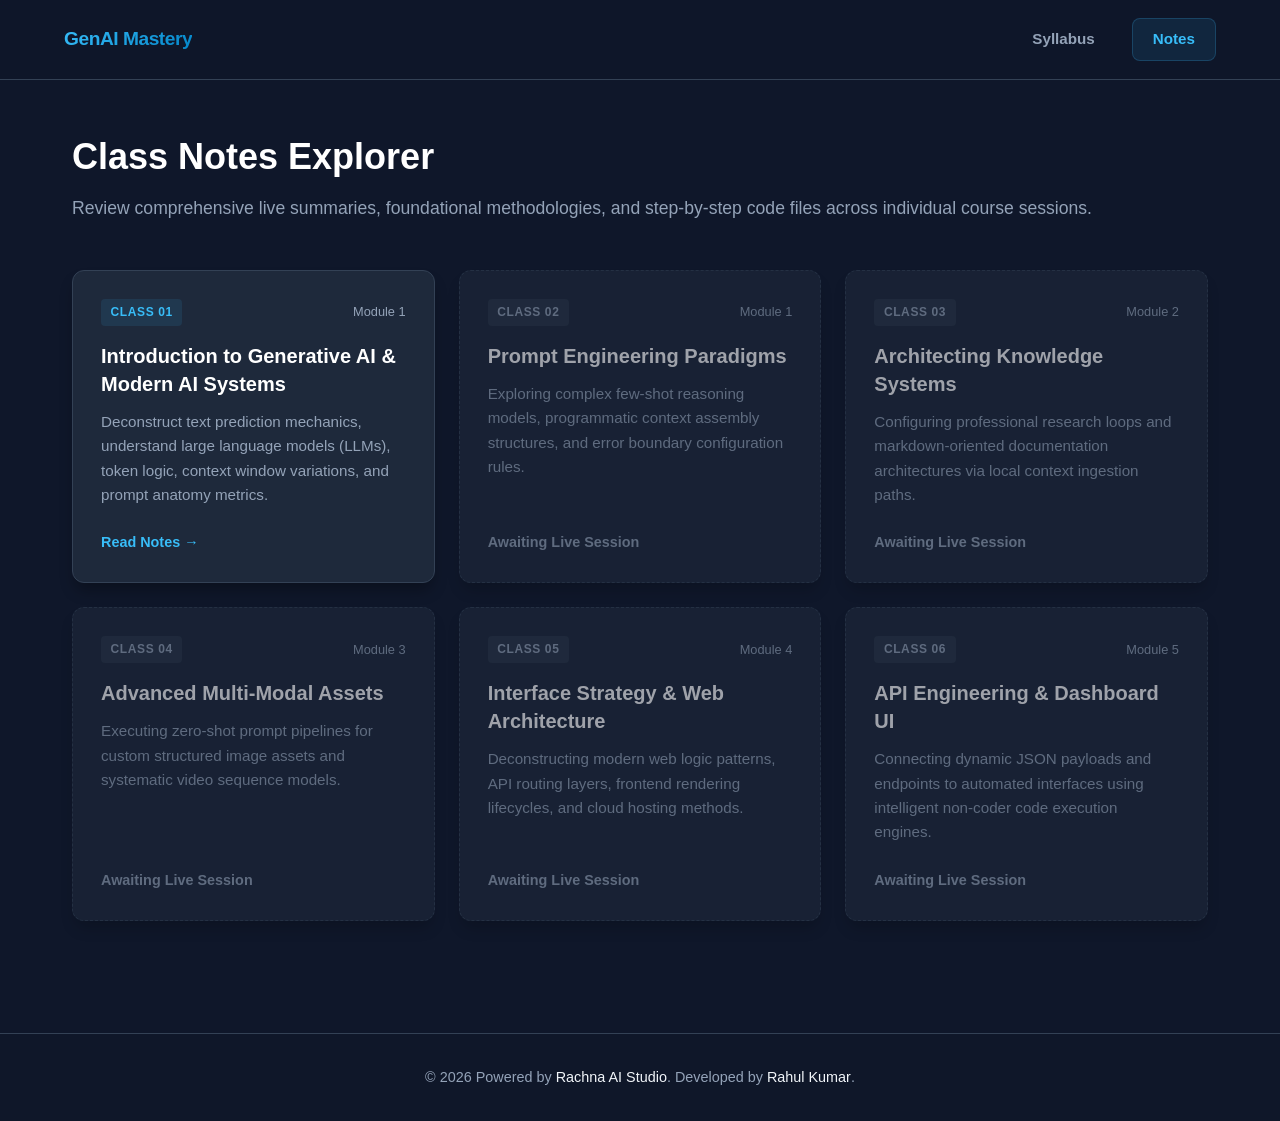
==== notes/index.html @ 002ddbb8 "added notes page" ====
<!DOCTYPE html>
<html lang="en">
<head>
    <meta charset="UTF-8">
    <meta name="viewport" content="width=device-width, initial-scale=1.0">
    <title>Class Notes Archive | GenAI Mastery</title>
    <style>
        :root {
            --bg-color: #0f172a;
            --card-bg: #1e293b;
            --text-main: #f1f5f9;
            --text-muted: #94a3b8;
            --accent-color: #38bdf8;
            --accent-gradient: linear-gradient(135deg, #38bdf8 0%, #0284c7 100%);
            --border-color: #334155;
            --shadow: 0 10px 15px -3px rgba(0, 0, 0, 0.3);
        }

        * {
            box-sizing: border-box;
            margin: 0;
            padding: 0;
        }

        body {
            font-family: -apple-system, BlinkMacSystemFont, "Segoe UI", Roboto, Helvetica, Arial, sans-serif;
            background-color: var(--bg-color);
            color: var(--text-main);
            line-height: 1.6;
            padding-top: 80px;
            display: flex;
            flex-direction: column;
            min-height: 100vh;
        }

        /* Top Navigation Header */
        header.nav-header {
            position: fixed;
            top: 0;
            left: 0;
            width: 100%;
            height: 80px;
            background-color: rgba(15, 23, 42, 0.9);
            backdrop-filter: blur(12px);
            border-bottom: 1px solid var(--border-color);
            display: flex;
            justify-content: space-between;
            align-items: center;
            padding: 0 4rem;
            z-index: 1000;
        }

        .logo-group {
            display: flex;
            align-items: center;
            gap: 1rem;
        }

        .logo-group a {
            text-decoration: none;
        }

        .logo {
            font-weight: 800;
            font-size: 1.2rem;
            letter-spacing: -0.025em;
            background: var(--accent-gradient);
            -webkit-background-clip: text;
            -webkit-text-fill-color: transparent;
        }

        .tab-container {
            display: flex;
            gap: 1rem;
        }

        .tab-btn {
            background: transparent;
            border: 1px solid transparent;
            color: var(--text-muted);
            padding: 0.5rem 1.25rem;
            font-size: 0.95rem;
            font-weight: 600;
            border-radius: 0.5rem;
            cursor: pointer;
            text-decoration: none;
            transition: all 0.2s ease;
        }

        .tab-btn:hover {
            color: #fff;
            background-color: rgba(255, 255, 255, 0.05);
        }

        .tab-btn.active {
            color: var(--accent-color);
            background-color: rgba(56, 189, 248, 0.1);
            border-color: rgba(56, 189, 248, 0.2);
        }

        /* Container Layout */
        main {
            max-width: 1200px;
            width: 100%;
            margin: 3rem auto;
            padding: 0 2rem;
            flex-grow: 1;
        }

        .page-title-block {
            margin-bottom: 3rem;
        }

        .page-title-block h1 {
            font-size: 2.25rem;
            font-weight: 800;
            color: #fff;
            margin-bottom: 0.5rem;
        }

        .page-title-block p {
            color: var(--text-muted);
            font-size: 1.1rem;
        }

        /* Filter Modules Grid View */
        .archive-grid {
            display: grid;
            grid-template-columns: repeat(auto-fill, minmax(340px, 1fr));
            gap: 1.5rem;
            margin-bottom: 4rem;
        }

        .class-card {
            background-color: var(--card-bg);
            border: 1px solid var(--border-color);
            border-radius: 0.75rem;
            padding: 1.75rem;
            display: flex;
            flex-direction: column;
            justify-content: space-between;
            transition: all 0.2s ease;
            text-decoration: none;
            box-shadow: var(--shadow);
        }

        .class-card:hover {
            transform: translateY(-2px);
            border-color: #475569;
            box-shadow: 0 12px 20px -3px rgba(0, 0, 0, 0.4);
        }

        .card-meta {
            display: flex;
            justify-content: space-between;
            align-items: center;
            margin-bottom: 1rem;
        }

        .class-badge {
            background-color: rgba(56, 189, 248, 0.1);
            color: var(--accent-color);
            padding: 0.25rem 0.6rem;
            border-radius: 0.25rem;
            font-size: 0.75rem;
            font-weight: 700;
            text-transform: uppercase;
            letter-spacing: 0.05em;
        }

        .module-identifier {
            font-size: 0.8rem;
            color: var(--text-muted);
            font-weight: 500;
        }

        .class-card h2 {
            font-size: 1.25rem;
            color: #fff;
            font-weight: 700;
            line-height: 1.4;
            margin-bottom: 0.75rem;
        }

        .class-card p {
            color: var(--text-muted);
            font-size: 0.95rem;
            margin-bottom: 1.5rem;
            flex-grow: 1;
        }

        .read-link {
            color: var(--accent-color);
            font-size: 0.9rem;
            font-weight: 600;
            display: inline-flex;
            align-items: center;
            gap: 0.25rem;
        }

        .class-card:hover .read-link {
            text-decoration: underline;
        }

        /* Coming Soon State Modification */
        .class-card.placeholder {
            opacity: 0.6;
            cursor: not-allowed;
            pointer-events: none;
            border-style: dashed;
        }

        .class-card.placeholder .class-badge {
            background-color: rgba(148, 163, 184, 0.1);
            color: var(--text-muted);
        }

        /* Bottom Branding Footer */
        footer {
            border-top: 1px solid var(--border-color);
            background-color: rgba(15, 23, 42, 0.8);
            padding: 2rem;
            text-align: center;
            font-size: 0.9rem;
            color: var(--text-muted);
        }

        footer a {
            color: var(--text-main);
            text-decoration: none;
            font-weight: 500;
        }

        @media (max-width: 768px) {
            header.nav-header {
                padding: 0 1.5rem;
            }
            main {
                padding: 0 1rem;
            }
            .archive-grid {
                grid-template-columns: 1fr;
            }
        }
    </style>
</head>
<body>

    <!-- STICKY TOP HEADER -->
    <header class="nav-header">
        <div class="logo-group">
            <a href="../"><div class="logo">GenAI Mastery</div></a>
        </div>
        <div class="tab-container">
            <a href="../syllabus/" class="tab-btn">Syllabus</a>
            <a href="./" class="tab-btn active">Notes</a>
        </div>
    </header>

    <!-- CONTENT EXPLORER ARCHIVE -->
    <main>
        <div class="page-title-block">
            <h1>Class Notes Explorer</h1>
            <p>Review comprehensive live summaries, foundational methodologies, and step-by-step code files across individual course sessions.</p>
        </div>

        <div class="archive-grid">
            
            <!-- CLASS 1 (ACTIVE ROUTE) -->
            <a href="class_1/" class="class-card">
                <div>
                    <div class="card-meta">
                        <span class="class-badge">Class 01</span>
                        <span class="module-identifier">Module 1</span>
                    </div>
                    <h2>Introduction to Generative AI & Modern AI Systems</h2>
                    <p>Deconstruct text prediction mechanics, understand large language models (LLMs), token logic, context window variations, and prompt anatomy metrics.</p>
                </div>
                <span class="read-link">Read Notes &rarr;</span>
            </a>

            <!-- FUTURE PLACEHOLDERS MAPPED TO SUB-MODULES -->
            <div class="class-card placeholder">
                <div>
                    <div class="card-meta">
                        <span class="class-badge">Class 02</span>
                        <span class="module-identifier">Module 1</span>
                    </div>
                    <h2>Prompt Engineering Paradigms</h2>
                    <p>Exploring complex few-shot reasoning models, programmatic context assembly structures, and error boundary configuration rules.</p>
                </div>
                <span class="read-link" style="color: var(--text-muted);">Awaiting Live Session</span>
            </div>

            <div class="class-card placeholder">
                <div>
                    <div class="card-meta">
                        <span class="class-badge">Class 03</span>
                        <span class="module-identifier">Module 2</span>
                    </div>
                    <h2>Architecting Knowledge Systems</h2>
                    <p>Configuring professional research loops and markdown-oriented documentation architectures via local context ingestion paths.</p>
                </div>
                <span class="read-link" style="color: var(--text-muted);">Awaiting Live Session</span>
            </div>

            <div class="class-card placeholder">
                <div>
                    <div class="card-meta">
                        <span class="class-badge">Class 04</span>
                        <span class="module-identifier">Module 3</span>
                    </div>
                    <h2>Advanced Multi-Modal Assets</h2>
                    <p>Executing zero-shot prompt pipelines for custom structured image assets and systematic video sequence models.</p>
                </div>
                <span class="read-link" style="color: var(--text-muted);">Awaiting Live Session</span>
            </div>

            <div class="class-card placeholder">
                <div>
                    <div class="card-meta">
                        <span class="class-badge">Class 05</span>
                        <span class="module-identifier">Module 4</span>
                    </div>
                    <h2>Interface Strategy & Web Architecture</h2>
                    <p>Deconstructing modern web logic patterns, API routing layers, frontend rendering lifecycles, and cloud hosting methods.</p>
                </div>
                <span class="read-link" style="color: var(--text-muted);">Awaiting Live Session</span>
            </div>

            <div class="class-card placeholder">
                <div>
                    <div class="card-meta">
                        <span class="class-badge">Class 06</span>
                        <span class="module-identifier">Module 5</span>
                    </div>
                    <h2>API Engineering & Dashboard UI</h2>
                    <p>Connecting dynamic JSON payloads and endpoints to automated interfaces using intelligent non-coder code execution engines.</p>
                </div>
                <span class="read-link" style="color: var(--text-muted);">Awaiting Live Session</span>
            </div>

        </div>
    </main>

    <!-- BRAND FOOTER -->
    <footer>
        <p>&copy; 2026 Powered by <a href="https://www.rachna-ai.in" target="_blank">Rachna AI Studio</a>. Developed by <a href="https://Rahulrkr1996.github.io/" target="_blank">Rahul Kumar</a>.</p>
    </footer>

</body>
</html>
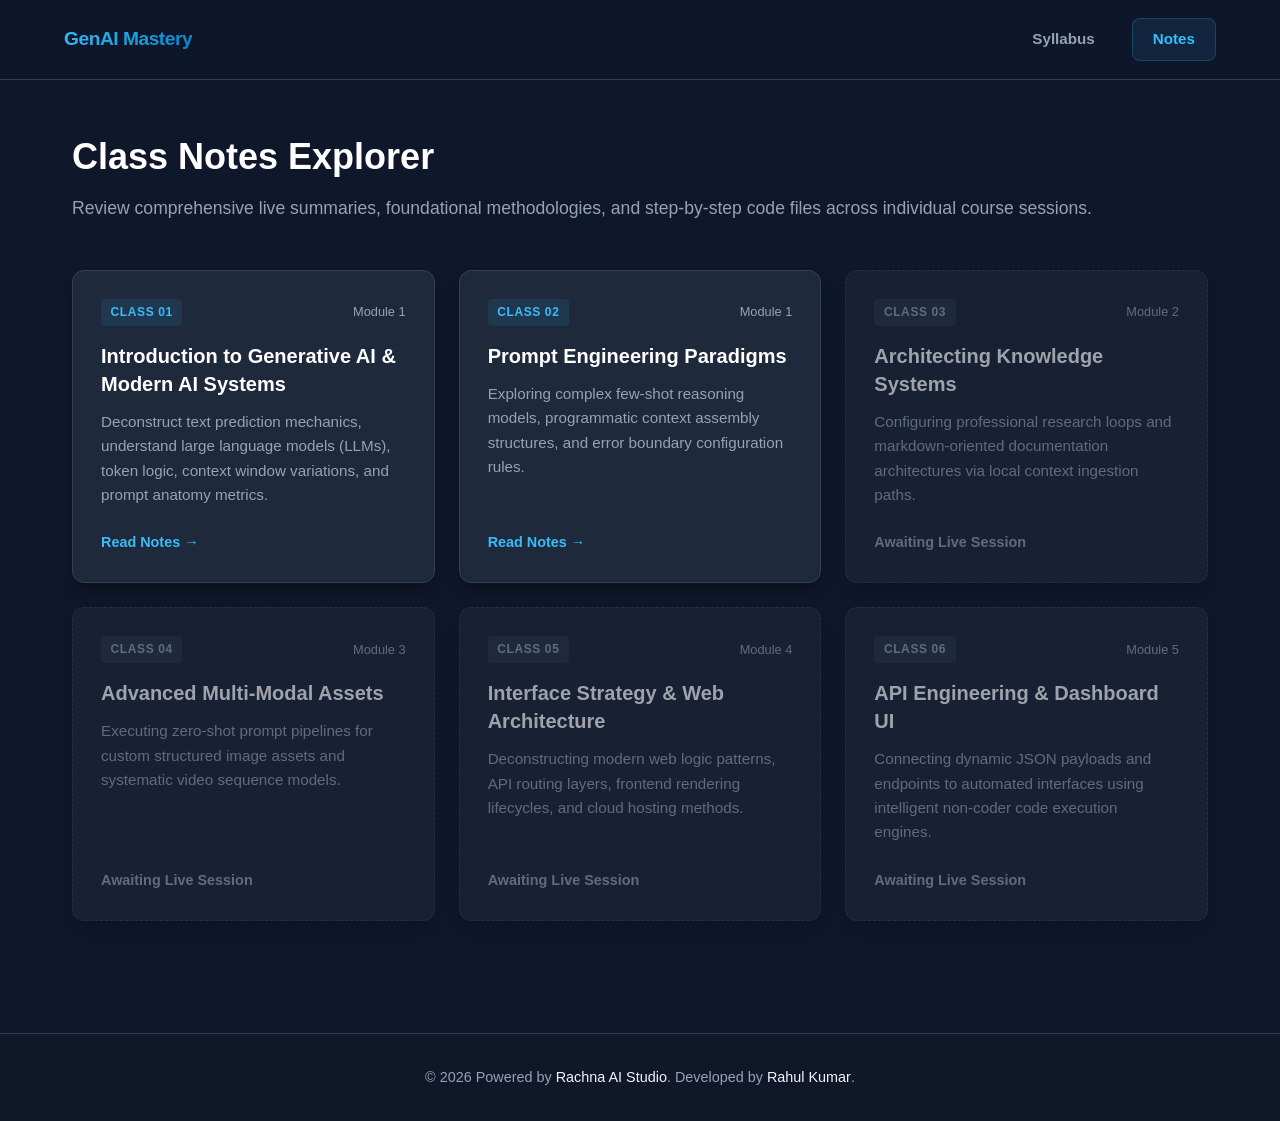
==== commit 40adcbe1: "added notes for class 2" ====
--- a/notes/index.html
+++ b/notes/index.html
@@ -4,6 +4,7 @@
     <meta charset="UTF-8">
     <meta name="viewport" content="width=device-width, initial-scale=1.0">
     <title>Class Notes Archive | GenAI Mastery</title>
+    <link rel="icon" type="image/x-icon" href="https://www.rachna-ai.in/assets/logo_trans.png">
     <style>
         :root {
             --bg-color: #0f172a;
@@ -267,7 +268,7 @@
         <div class="archive-grid">
             
             <!-- CLASS 1 (ACTIVE ROUTE) -->
-            <a href="class_1/" class="class-card">
+            <a href="class1/" class="class-card">
                 <div>
                     <div class="card-meta">
                         <span class="class-badge">Class 01</span>
@@ -279,8 +280,8 @@
                 <span class="read-link">Read Notes &rarr;</span>
             </a>
 
-            <!-- FUTURE PLACEHOLDERS MAPPED TO SUB-MODULES -->
-            <div class="class-card placeholder">
+            <!-- CLASS 2 (ACTIVE ROUTE) -->
+            <a href="class2/" class="class-card">
                 <div>
                     <div class="card-meta">
                         <span class="class-badge">Class 02</span>
@@ -289,9 +290,10 @@
                     <h2>Prompt Engineering Paradigms</h2>
                     <p>Exploring complex few-shot reasoning models, programmatic context assembly structures, and error boundary configuration rules.</p>
                 </div>
-                <span class="read-link" style="color: var(--text-muted);">Awaiting Live Session</span>
-            </div>
-
+                <span class="read-link">Read Notes &rarr;</span>
+            </a>
+
+            <!-- FUTURE PLACEHOLDERS MAPPED TO SUB-MODULES -->
             <div class="class-card placeholder">
                 <div>
                     <div class="card-meta">
